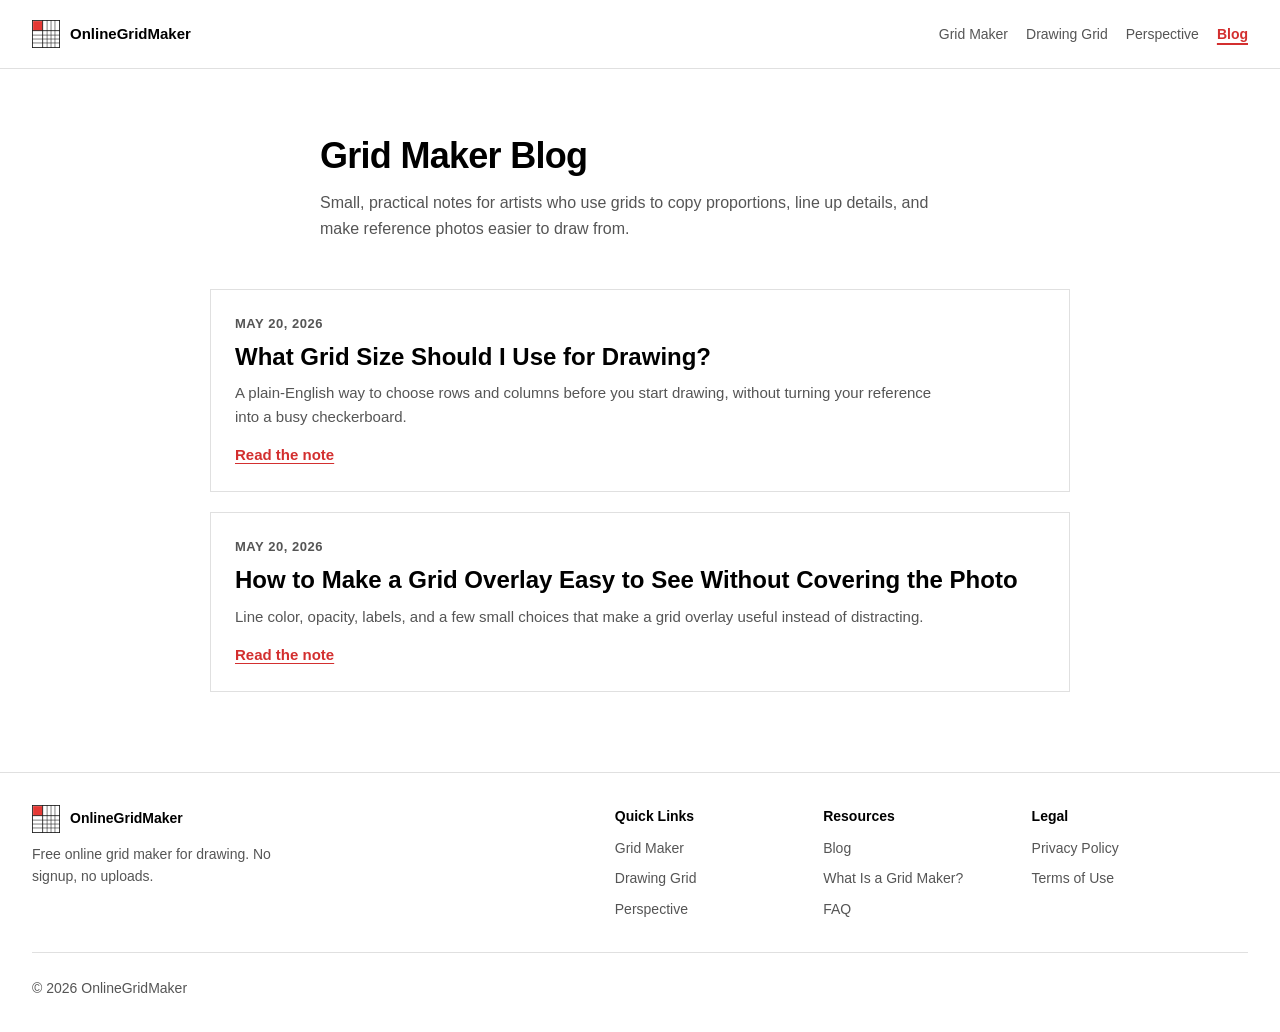
==== blog/index.html @ 7d96cd48 "Stabilize grid label toggle layout" ====
<!doctype html>
<html lang="en">
  <head>
    <meta charset="utf-8">
    <meta name="robots" content="index, follow">
    <meta name="viewport" content="width=device-width, initial-scale=1">
    <!-- Google tag (gtag.js) -->
    <script async src="https://www.googletagmanager.com/gtag/js?id=G-TFB3D4MHC4"></script>
    <script>
      window.dataLayer = window.dataLayer || [];
      function gtag(){dataLayer.push(arguments);}
      gtag('js', new Date());

      gtag('config', 'G-TFB3D4MHC4');
    </script>
    <title>Grid Maker Blog - OnlineGridMaker</title>
    <meta name="description" content="Short, practical notes on using a grid maker for drawing reference photos, choosing grid size, and making grid overlays easier to read.">
    <meta property="og:title" content="Grid Maker Blog - OnlineGridMaker">
    <meta property="og:description" content="Practical notes on using a grid maker for drawing reference photos.">
    <meta property="og:type" content="website">
    <meta property="og:url" content="https://onlinegridmaker.com/blog/">
    <meta property="og:image" content="https://onlinegridmaker.com/og-grid-maker.png">
    <meta name="twitter:card" content="summary_large_image">
    <meta name="twitter:image" content="https://onlinegridmaker.com/og-grid-maker.png">
    <link rel="canonical" href="https://onlinegridmaker.com/blog/">
    <link rel="icon" type="image/png" sizes="32x32" href="/favicon-32.png">
    <link rel="icon" type="image/png" sizes="64x64" href="/favicon-64.png">
    <link rel="apple-touch-icon" sizes="180x180" href="/apple-touch-icon.png">
    <link rel="icon" href="/favicon.ico">
    <link rel="stylesheet" href="/style.20260520a.css">
    <script type="application/ld+json">
      {
        "@context": "https://schema.org",
        "@type": "Blog",
        "name": "OnlineGridMaker Blog",
        "url": "https://onlinegridmaker.com/blog/",
        "description": "Practical notes on using a grid maker for drawing reference photos.",
        "blogPost": [
          {
            "@type": "BlogPosting",
            "headline": "What Grid Size Should I Use for Drawing?",
            "url": "https://onlinegridmaker.com/blog/best-grid-size-for-drawing/"
          },
          {
            "@type": "BlogPosting",
            "headline": "How to Make a Grid Overlay Easy to See Without Covering the Photo",
            "url": "https://onlinegridmaker.com/blog/make-grid-overlay-easy-to-see/"
          }
        ]
      }
    </script>
  </head>
  <body data-page="blog">
    <header class="site-header">
      <a class="logo" href="/">
        <img class="logo-mark" src="/logo-gridmaker.svg" alt="OnlineGridMaker logo" width="28" height="28">
        <span class="logo-wordmark">OnlineGridMaker</span>
      </a>
      <nav class="nav" aria-label="Primary navigation">
        <a href="/">Grid Maker</a>
        <a href="/drawing-grid-maker">Drawing Grid</a>
        <a href="/perspective-drawing-grid">Perspective</a>
        <a href="/blog/" aria-current="page">Blog</a>
      </nav>
    </header>

    <main>
      <section class="hero" aria-labelledby="page-title">
        <h1 id="page-title">Grid Maker Blog</h1>
        <p>Small, practical notes for artists who use grids to copy proportions, line up details, and make reference photos easier to draw from.</p>
      </section>

      <section class="blog-list" aria-label="Grid maker articles">
        <article class="blog-card">
          <p class="article-meta">May 20, 2026</p>
          <h2><a href="/blog/best-grid-size-for-drawing/">What Grid Size Should I Use for Drawing?</a></h2>
          <p>A plain-English way to choose rows and columns before you start drawing, without turning your reference into a busy checkerboard.</p>
          <a class="text-link" href="/blog/best-grid-size-for-drawing/">Read the note</a>
        </article>

        <article class="blog-card">
          <p class="article-meta">May 20, 2026</p>
          <h2><a href="/blog/make-grid-overlay-easy-to-see/">How to Make a Grid Overlay Easy to See Without Covering the Photo</a></h2>
          <p>Line color, opacity, labels, and a few small choices that make a grid overlay useful instead of distracting.</p>
          <a class="text-link" href="/blog/make-grid-overlay-easy-to-see/">Read the note</a>
        </article>
      </section>
    </main>

    <footer class="site-footer">
      <div class="footer-content">
        <div class="footer-brand">
          <a class="logo" href="/">
            <img class="logo-mark" src="/logo-gridmaker.svg" alt="OnlineGridMaker logo" width="28" height="28">
            <span class="logo-wordmark">OnlineGridMaker</span>
          </a>
          <p>Free online grid maker for drawing. No signup, no uploads.</p>
        </div>
        <div class="footer-links">
          <div class="link-group">
            <h4>Quick Links</h4>
            <a href="/">Grid Maker</a>
            <a href="/drawing-grid-maker">Drawing Grid</a>
            <a href="/perspective-drawing-grid">Perspective</a>
          </div>
          <div class="link-group">
            <h4>Resources</h4>
            <a href="/blog/">Blog</a>
            <a href="/#what-title">What Is a Grid Maker?</a>
            <a href="/#faq-title">FAQ</a>
          </div>
          <div class="link-group">
            <h4>Legal</h4>
            <a href="/privacy">Privacy Policy</a>
            <a href="/terms">Terms of Use</a>
          </div>
        </div>
      </div>
      <div class="footer-bottom">
        <span>&copy; 2026 OnlineGridMaker</span>
      </div>
    </footer>
  </body>
</html>
---- style.20260520a.css ----
:root {
  --bg-primary: #ffffff;
  --bg-secondary: #ffffff;
  --bg-upload: #f5f5f5;
  --text-primary: #000000;
  --text-secondary: #555555;
  --text-muted: #666666;
  --accent: #D32F2F;
  --accent-hover: #C62828;
  --accent-light: #f0f0f0;
  --border: #e0e0e0;
  --border-hover: #D32F2F;
  --border-focus: #D32F2F;
  --success: #166534;
  --error: #cc0000;
  --radius-sm: 2px;
  --radius-md: 0px;
  --radius-lg: 0px;
  --shadow-sm: none;
  --shadow-md: none;
}

* {
  box-sizing: border-box;
}

[hidden] {
  display: none !important;
}

html {
  color-scheme: light;
}

body {
  margin: 0;
  background: var(--bg-primary);
  color: var(--text-primary);
  font-family: "Helvetica Neue", Helvetica, Arial, "Noto Sans", sans-serif;
  font-size: 15px;
  line-height: 1.6;
}

a {
  color: inherit;
  text-decoration: none;
}

a:hover {
  color: #000000;
}

button,
input,
select {
  font: inherit;
}

button {
  cursor: pointer;
}

svg {
  display: block;
  width: 20px;
  height: 20px;
  fill: none;
  stroke: currentColor;
  stroke-linecap: round;
  stroke-linejoin: round;
  stroke-width: 2.5;
}

.site-header {
  display: flex;
  align-items: center;
  justify-content: space-between;
  gap: 16px;
  max-width: 1280px;
  margin: 0 auto;
  padding: 20px 32px;
  border-bottom: 1px solid var(--border);
}

.logo {
  display: inline-flex;
  align-items: center;
  gap: 10px;
  flex: 0 0 auto;
  color: var(--text-primary);
  font-weight: 800;
  letter-spacing: 0;
}

.logo-mark {
  display: block;
  width: 28px;
  height: 28px;
  flex: 0 0 auto;
}

.logo-wordmark {
  display: inline-block;
}

.nav {
  display: flex;
  align-items: center;
  gap: 18px;
  color: var(--text-secondary);
  font-size: 14px;
}

.nav a[aria-current="page"] {
  color: var(--accent);
  font-weight: 700;
  text-decoration: underline;
  text-decoration-thickness: 2px;
  text-underline-offset: 4px;
}

main {
  max-width: 1280px;
  margin: 0 auto;
  padding: 64px 32px 80px;
}

.hero {
  max-width: 640px;
  margin: 0 auto 48px;
  text-align: left;
}

.hero h1 {
  margin: 0 0 12px;
  font-size: 36px;
  font-weight: 800;
  line-height: 1.25;
  letter-spacing: -0.02em;
}

.hero p {
  margin: 0;
  color: var(--text-secondary);
  font-size: 16px;
  line-height: 1.6;
}

.trust-badges {
  display: flex;
  flex-wrap: wrap;
  gap: 24px;
  margin: 20px 0 16px;
}

.trust-item {
  display: inline-flex;
  align-items: center;
  gap: 6px;
  color: var(--text-muted);
  font-size: 13px;
  font-weight: 500;
}

.ti-check {
  color: var(--accent);
  font-weight: 700;
  font-size: 14px;
}

.hero .flow-hint {
  color: #C62828;
  font-size: 14px;
  font-weight: 600;
  letter-spacing: 0.05em;
}

.tool {
  display: grid;
  grid-template-columns: 336px minmax(0, 1fr);
  gap: 24px;
  align-items: start;
  margin-bottom: 56px;
}

.tool[data-state="editing"],
.tool:not([data-state]) {
  align-items: stretch;
}

.tool[data-state="demo"] {
  grid-template-columns: 400px minmax(0, 1fr);
  align-items: stretch;
}

.preview-card,
.controls {
  min-width: 0;
  background: var(--bg-secondary);
  border: 1px solid var(--border);
  border-radius: var(--radius-md);
}

.preview-card {
  padding: 20px;
}

.tool[data-state="editing"] .preview-card:not(.has-sidebar),
.tool:not([data-state]) .preview-card:not(.has-sidebar) {
  display: flex;
  flex-direction: column;
}

.preview-card.has-sidebar.has-image {
  display: grid;
  grid-template-columns: minmax(0, 1fr) 280px;
  gap: 16px;
  align-items: stretch;
}

.preview-card.has-sidebar:not(.has-image) .preview-sidebar {
  display: none;
}

.preview-main {
  display: flex;
  min-width: 0;
  min-height: 0;
  flex-direction: column;
}

.preview-sidebar {
  display: flex;
  min-width: 0;
  flex-direction: column;
  justify-content: center;
  gap: 12px;
}

.tool[data-state="editing"] .preview-main,
.tool:not([data-state]) .preview-main {
  height: 100%;
}

.tool[data-state="demo"] .preview-card {
  display: flex;
  flex-direction: column;
}

.tool[data-state="demo"] .preview-main {
  height: 100%;
}

.tool[data-state="demo"] .upload-zone {
  flex: 1 1 auto;
  min-height: 0;
}

.preview-topbar {
  display: flex;
  align-items: center;
  justify-content: space-between;
  gap: 8px;
  margin-bottom: 12px;
  padding-bottom: 12px;
  border-bottom: 1px solid var(--border);
}

.preview-topbar .toggle-btn,
.preview-topbar .button {
  width: 205px;
  min-height: 52px;
  padding: 12px 24px;
  border-radius: var(--radius-md);
}

.upload-zone {
  display: flex;
  min-height: 360px;
  align-items: center;
  justify-content: center;
  flex-direction: column;
  gap: 12px;
  padding: 24px;
  background: var(--bg-upload);
  border: 2px dashed #cccccc;
  border-radius: var(--radius-lg);
  color: var(--text-secondary);
  text-align: center;
  transition: background-color 160ms ease, border-color 160ms ease;
}

.upload-zone:hover,
.upload-zone.is-dragover {
  background: #fafafa;
  border-color: var(--accent);
}

.upload-zone input {
  position: absolute;
  width: 1px;
  height: 1px;
  overflow: hidden;
  clip: rect(0, 0, 0, 0);
  white-space: nowrap;
}

.upload-icon {
  display: grid;
  width: 40px;
  height: 40px;
  place-items: center;
  color: var(--accent);
}

.upload-icon svg {
  width: 32px;
  height: 32px;
}

.upload-title {
  color: var(--text-primary);
  font-weight: 600;
}

.upload-subtitle {
  max-width: 320px;
  color: var(--text-secondary);
  font-size: 14px;
  line-height: 1.5;
}

.upload-note {
  color: var(--text-muted);
  font-size: 13px;
  line-height: 1.5;
}

.upload-btn {
  margin-top: 8px;
}

.message {
  color: var(--text-muted);
  font-size: 14px;
  line-height: 1.5;
}

.canvas-wrap {
  display: flex;
  min-height: 620px;
  align-items: center;
  justify-content: center;
  overflow: hidden;
  background: var(--bg-upload);
  border: 1px solid var(--border);
  border-radius: var(--radius-lg);
}

.tool[data-state="editing"] .canvas-wrap:not([hidden]),
.tool:not([data-state]) .canvas-wrap:not([hidden]) {
  flex: 1 1 auto;
}

#gridCanvas {
  display: block;
  max-width: 100%;
  max-height: 100%;
  width: auto;
  height: auto;
}

.message {
  min-height: 22px;
  margin: 10px 0 0;
}

.message.is-error {
  color: var(--error);
}

.message.is-success {
  color: var(--success);
}

.controls {
  padding: 18px;
}

.demo-preview {
  display: flex;
  min-width: 0;
  align-items: center;
  justify-content: center;
  padding: 16px;
  border: 1px solid var(--border);
  border-radius: var(--radius-md);
  background: var(--bg-secondary);
}

.demo-preview img,
.demo-preview video {
  max-width: 100%;
  height: auto;
  border-radius: var(--radius-md);
}

.demo-preview-poster {
  display: none;
}

.tool[data-state="demo"] .demo-preview,
.tool[data-state="editing"] .controls {
  animation: fade-slide-in 250ms ease both;
}

.tool[data-state="demo"] .demo-preview {
  display: flex;
}

.tool[data-state="demo"] .controls {
  display: none;
}

.tool[data-state="editing"] .demo-preview {
  display: none;
}

.tool[data-state="editing"] .controls {
  display: block;
}

@keyframes fade-slide-in {
  from {
    opacity: 0;
    transform: translateY(8px);
  }

  to {
    opacity: 1;
    transform: translateY(0);
  }
}

.segmented-field {
  display: grid;
  gap: 8px;
  margin: 0 0 16px;
  padding: 0;
  border: 0;
}

.segmented-field legend {
  margin: 0;
  padding: 0;
  color: var(--text-secondary);
  font-size: 14px;
  line-height: 1.5;
}

.segmented-control {
  display: grid;
  grid-template-columns: 1fr 1fr;
  gap: 4px;
  padding: 4px;
  border-radius: var(--radius-sm);
  background: #f0f0f0;
}

.segmented-option {
  min-height: 36px;
  border: 0;
  border-radius: var(--radius-sm);
  background: transparent;
  color: var(--text-primary);
  font-weight: 500;
}

.segmented-option.is-active {
  background: var(--accent);
  color: #ffffff;
}

.segmented-option:focus-visible {
  outline: 2px solid var(--border-focus);
  outline-offset: 2px;
}

.control-grid {
  display: grid;
  grid-template-columns: 1fr 1fr;
  gap: 14px;
}

.field {
  display: grid;
  gap: 6px;
  color: var(--text-secondary);
  font-size: 14px;
  line-height: 1.5;
}

.field span {
  display: flex;
  align-items: center;
  justify-content: space-between;
  gap: 8px;
}

.slider-field {
  gap: 8px;
}

.slider-field span {
  display: flex;
  align-items: center;
  justify-content: space-between;
}

.slider-field output {
  min-width: 2em;
  color: var(--text-primary);
  font-size: 14px;
  font-weight: 600;
  text-align: right;
}

.color-field {
  display: flex;
  align-items: center;
  gap: 10px;
  position: relative;
}

.color-trigger {
  display: inline-flex;
  width: 28px;
  height: 28px;
  align-items: center;
  justify-content: center;
  padding: 2px;
  border: 1px solid var(--border);
  border-radius: var(--radius-sm);
  background: var(--bg-secondary);
  cursor: pointer;
}

.color-trigger:hover {
  border-color: var(--border-hover);
}

.color-trigger:focus-visible {
  outline: 2px solid var(--border-focus);
  outline-offset: 2px;
}

.color-swatch {
  display: block;
  width: 100%;
  height: 100%;
  border-radius: 2px;
  background: #000000;
}

.color-hex {
  color: var(--text-secondary);
  font-family: "SF Mono", Menlo, Consolas, monospace;
  font-size: 13px;
  text-transform: uppercase;
}

.color-popover {
  position: absolute;
  top: calc(100% + 8px);
  left: 0;
  z-index: 20;
  display: grid;
  gap: 12px;
  width: 282px;
  padding: 0 0 12px;
  border: 1px solid var(--border);
  border-radius: 2px;
  background: var(--bg-secondary);
  box-shadow: 0 2px 8px rgba(0, 0, 0, 0.12);
}

.color-popover[data-placement="top"] {
  top: auto;
  bottom: calc(100% + 8px);
}

.color-spectrum {
  display: block;
  width: 280px;
  height: 160px;
  border: 0;
  border-bottom: 1px solid var(--border);
  border-radius: 2px 2px 0 0;
  cursor: crosshair;
}

.color-toolbar {
  display: flex;
  align-items: center;
  gap: 10px;
  margin: 0 12px;
}

.eyedropper-btn {
  display: inline-flex;
  width: 22px;
  height: 22px;
  align-items: center;
  justify-content: center;
  padding: 0;
  border: 0;
  background: transparent;
  color: var(--text-primary);
  cursor: pointer;
  flex-shrink: 0;
}

.eyedropper-btn:hover {
  color: var(--accent);
}

.eyedropper-btn svg {
  width: 18px;
  height: 18px;
}

.picker-preview {
  display: block;
  width: 24px;
  height: 24px;
  border: 1px solid var(--border);
  border-radius: 50%;
  background: #000000;
  flex-shrink: 0;
}

.color-slider {
  display: flex;
  align-items: center;
  flex: 1;
  min-width: 0;
}

.color-slider input[type="range"] {
  width: 100%;
  height: 12px;
  min-height: 12px;
  margin: 0;
  padding: 0;
  border: 0;
  border-radius: 2px;
  background: linear-gradient(
    90deg,
    #ff0000 0%,
    #ffff00 17%,
    #00ff00 33%,
    #00ffff 50%,
    #0000ff 67%,
    #ff00ff 83%,
    #ff0000 100%
  );
  -webkit-appearance: none;
  appearance: none;
  cursor: pointer;
}

.color-slider input[type="range"]::-webkit-slider-thumb {
  -webkit-appearance: none;
  appearance: none;
  width: 14px;
  height: 14px;
  border: 2px solid #ffffff;
  border-radius: 50%;
  background: transparent;
  cursor: pointer;
}

.color-slider input[type="range"]::-moz-range-thumb {
  width: 14px;
  height: 14px;
  border: 2px solid #ffffff;
  border-radius: 50%;
  background: transparent;
  cursor: pointer;
}

.rgb-grid {
  display: grid;
  grid-template-columns: repeat(3, 1fr);
  gap: 8px;
  margin: 0 12px;
}

.rgb-grid label {
  display: flex;
  flex-direction: column;
  align-items: center;
  gap: 4px;
  color: var(--text-secondary);
  font-size: 11px;
  text-align: center;
}

.rgb-grid input {
  min-height: 32px;
  width: 100%;
  padding: 6px 4px;
  border: 1px solid var(--border);
  border-radius: var(--radius-sm);
  background: var(--bg-secondary);
  color: var(--text-primary);
  text-align: center;
  font-size: 14px;
}

.rgb-grid input:focus-visible {
  outline: 2px solid var(--border-focus);
  outline-offset: 2px;
}

.sr-only {
  position: absolute;
  width: 1px;
  height: 1px;
  padding: 0;
  margin: -1px;
  overflow: hidden;
  clip: rect(0, 0, 0, 0);
  white-space: nowrap;
  border: 0;
}

.field small {
  display: block;
  margin: -2px 0 2px;
  color: var(--text-muted);
  font-size: 12px;
  font-weight: 400;
  line-height: 1.4;
}

.field-wide {
  grid-column: 1 / -1;
}

.field input,
.field select {
  min-height: 44px;
  width: 100%;
  border: 1px solid var(--border);
  border-radius: var(--radius-sm);
  background: var(--bg-secondary);
  color: var(--text-primary);
}

.field input[type="number"] {
  width: 80px;
  padding: 8px;
  text-align: center;
}

.field select {
  padding: 8px 10px;
}

.field > input[type="range"] {
  min-height: 8px;
  border: 0;
  border-radius: 2px;
  background: #e0e0e0;
  accent-color: var(--accent);
}

.field input:focus-visible,
.field select:focus-visible,
.checks input:focus-visible,
.button:focus-visible,
.upload-zone:focus-within {
  outline: 2px solid var(--border-focus);
  outline-offset: 2px;
}

output {
  color: var(--text-primary);
  font-size: 12px;
}

.control-divider {
  height: 1px;
  margin: 18px 0;
  background: var(--border);
}

.checks {
  display: grid;
  gap: 10px;
  color: var(--text-primary);
  font-size: 14px;
}

.checks label {
  display: flex;
  min-height: 32px;
  align-items: center;
  gap: 8px;
}

.checks input {
  width: 16px;
  height: 16px;
  margin: 0;
  accent-color: var(--accent);
}

.show-grid-toggle {
  display: flex;
  min-height: 32px;
  align-items: center;
  gap: 8px;
  color: var(--text-primary);
  font-size: 14px;
}

.show-grid-toggle input {
  width: 16px;
  height: 16px;
  margin: 0;
  accent-color: var(--accent);
}

.label-options {
  display: grid;
  gap: 10px;
}

.label-options > label:first-child {
  display: flex;
  min-height: 32px;
  align-items: center;
  gap: 8px;
  color: var(--text-primary);
  font-size: 14px;
}

.label-options > label:first-child input {
  width: 16px;
  height: 16px;
  margin: 0;
  accent-color: var(--accent);
}

.label-position {
  display: grid;
  margin-left: 24px;
}

.label-position.is-disabled {
  color: var(--text-muted);
  opacity: 0.58;
}

.label-position.is-disabled select {
  background: var(--bg-upload);
  color: var(--text-muted);
  cursor: not-allowed;
}

.paper-format {
  display: grid;
  gap: 14px;
}

.custom-paper-grid {
  display: grid;
  grid-template-columns: 1fr 1fr;
  gap: 14px;
}

.printing-guide {
  padding: 16px;
  border: 1px solid var(--border);
  border-radius: var(--radius-md);
  background: #f9fafb;
  color: var(--text-secondary);
  font-size: 13px;
  line-height: 1.5;
}

.printing-guide-title {
  margin: 0 0 8px;
  color: var(--text-primary);
  font-size: 14px;
  font-weight: 600;
  line-height: 1.4;
}

.printing-guide p {
  margin: 0 0 8px;
}

.printing-guide ul {
  display: grid;
  gap: 4px;
  margin: 0;
  padding: 0;
  list-style: none;
}

.printing-guide li::before {
  content: "• ";
}

.change-image-btn {
  display: inline-flex;
  min-height: 36px;
  padding: 8px 16px;
  margin-top: 10px;
  border: 1px solid var(--border-hover);
  border-radius: var(--radius-sm);
  background: var(--bg-secondary);
  color: var(--text-secondary);
  font-size: 13px;
  font-weight: 500;
  gap: 6px;
  transition: background-color 160ms ease, border-color 160ms ease;
}

.change-image-btn:hover {
  background: var(--accent-light);
  border-color: var(--accent);
  color: var(--accent);
}

.change-image-btn svg {
  width: 16px;
  height: 16px;
}

.toggle-btn {
  display: inline-flex;
  min-height: 36px;
  align-items: center;
  justify-content: center;
  padding: 8px 16px;
  border: 1px solid var(--border);
  border-radius: var(--radius-sm);
  background: var(--bg-secondary);
  color: var(--text-secondary);
  font-size: 13px;
  font-weight: 500;
  transition: background-color 160ms ease, border-color 160ms ease, color 160ms ease;
}

.toggle-btn:hover {
  background: var(--accent-light);
  border-color: var(--accent);
  color: var(--accent);
}

.toggle-btn.is-active {
  border-color: var(--accent);
  background: var(--accent-light);
  color: var(--accent);
}

.features-compact {
  margin-top: 64px;
  padding-top: 48px;
  border-top: 1px solid var(--border);
}

.features-compact h2 {
  margin: 0 0 24px;
  font-size: 24px;
  font-weight: 700;
  line-height: 1.4;
  letter-spacing: 0;
  text-align: center;
}

.feature-list {
  display: grid;
  grid-template-columns: repeat(2, minmax(0, 1fr));
  gap: 24px 32px;
  margin-bottom: 32px;
}

.feature-item {
  display: flex;
  min-width: 0;
  align-items: center;
  gap: 12px;
}

.fi-icon {
  display: inline-flex;
  width: 32px;
  height: 32px;
  flex: 0 0 32px;
  align-items: center;
  justify-content: center;
  color: var(--accent);
  font-size: 20px;
  line-height: 1;
}

.feature-item div {
  display: grid;
  min-width: 0;
  gap: 2px;
}

.features-compact h3 {
  margin: 0 0 0.25rem;
  font-size: 1rem;
  font-weight: 700;
}

.feature-item div span {
  color: var(--text-secondary);
  font-size: 13px;
  line-height: 1.4;
  white-space: nowrap;
}

.use-tags-label {
  margin-bottom: 8px;
  color: var(--text-secondary);
  font-size: 13px;
}

.use-tags {
  display: flex;
  flex-wrap: wrap;
  gap: 8px;
}

.use-tag {
  display: inline-block;
  padding: 6px 14px;
  border: 1px solid #e0e0e0;
  border-radius: 2px;
  background: #f0f0f0;
  font-size: 13px;
}

.actions {
  display: grid;
  gap: 10px;
  margin-top: 20px;
}

.button {
  display: inline-flex;
  min-height: 46px;
  align-items: center;
  justify-content: center;
  gap: 8px;
  padding: 12px 24px;
  border-radius: var(--radius-md);
  font-weight: 500;
  transition: background-color 160ms ease, border-color 160ms ease, color 160ms ease;
}

.button:disabled {
  cursor: not-allowed;
  opacity: 0.55;
}

.primary {
  border: 1px solid var(--accent);
  background: var(--accent);
  color: #ffffff;
}

.primary:hover:not(:disabled) {
  background: var(--accent-hover);
  border-color: var(--accent-hover);
}

.secondary {
  border: 1px solid var(--border);
  background: transparent;
  color: var(--text-primary);
}

.secondary:hover {
  background: #f5f5f5;
  border-color: var(--border-hover);
}

.content-section {
  margin-top: 48px;
  padding-top: 48px;
  border-top: 1px solid var(--border);
}

.content-section h2 {
  margin: 0 0 12px;
  font-size: 24px;
  font-weight: 700;
  line-height: 1.4;
  letter-spacing: 0;
}

.content-section p {
  max-width: 760px;
  margin: 0;
  color: var(--text-secondary);
}

.content-section p + p {
  margin-top: 12px;
}

.blog-list {
  display: grid;
  max-width: 860px;
  margin: 0 auto;
  gap: 20px;
}

.blog-card {
  display: grid;
  padding: 24px;
  border: 1px solid var(--border);
  border-radius: var(--radius-md);
  background: var(--bg-secondary);
}

.blog-card h2 {
  margin: 6px 0 8px;
  font-size: 24px;
  font-weight: 700;
  line-height: 1.35;
  letter-spacing: 0;
}

.blog-card p {
  max-width: 720px;
  margin: 0;
  color: var(--text-secondary);
}

.blog-card .text-link {
  justify-self: start;
  margin-top: 14px;
}

.article {
  max-width: 780px;
  margin: 0 auto;
}

.breadcrumb {
  margin: 0 0 16px;
  color: var(--text-secondary);
  font-size: 14px;
}

.article-header h1 {
  margin: 0 0 14px;
  font-size: 38px;
  font-weight: 800;
  line-height: 1.22;
  letter-spacing: 0;
}

.article-header p:last-child {
  max-width: 720px;
  margin: 0;
  color: var(--text-secondary);
  font-size: 17px;
}

.article-meta {
  margin: 0;
  color: var(--text-muted);
  font-size: 13px;
  font-weight: 600;
  letter-spacing: 0.04em;
  text-transform: uppercase;
}

.text-link {
  display: inline-flex;
  color: var(--accent);
  font-weight: 700;
  text-decoration: underline;
  text-decoration-thickness: 1px;
  text-underline-offset: 3px;
}

.article-list {
  display: grid;
  max-width: 720px;
  margin: 0 0 16px;
  padding-left: 20px;
  gap: 8px;
  color: var(--text-secondary);
}

.article-cta {
  margin: 36px 0 0;
}

.faq {
  display: grid;
  gap: 10px;
}

.faq h2 {
  margin-bottom: 4px;
}

.faq details {
  border: 1px solid var(--border);
  border-radius: var(--radius-md);
  background: var(--bg-secondary);
}

.faq summary {
  cursor: pointer;
  padding: 16px 20px;
  font-weight: 700;
  line-height: 1.4;
}

.faq summary h3 {
  display: inline;
  margin: 0;
  font-size: inherit;
  font-weight: inherit;
  line-height: inherit;
}

.faq details p {
  padding: 0 20px 20px;
}

.site-footer {
  max-width: 1280px;
  margin: 0 auto;
  padding: 32px 32px;
  border-top: 1px solid var(--border);
  color: var(--text-secondary);
  font-size: 14px;
}

.footer-content {
  display: grid;
  grid-template-columns: minmax(220px, 1.1fr) minmax(360px, 1.2fr) auto;
  align-items: start;
  gap: 28px;
}

.footer-brand {
  display: grid;
  gap: 10px;
}

.footer-brand p {
  max-width: 280px;
  margin: 0;
  color: var(--text-secondary);
}

.footer-links {
  display: grid;
  grid-template-columns: repeat(3, minmax(0, 1fr));
  gap: 20px;
}

.link-group {
  display: grid;
  align-content: start;
  gap: 8px;
}

.link-group h4 {
  margin: 0 0 2px;
  color: var(--text-primary);
  font-size: 14px;
  font-weight: 700;
}

.link-group a {
  color: var(--text-secondary);
}

.footer-social {
  display: flex;
  gap: 8px;
}

.footer-social a {
  display: inline-flex;
  width: 36px;
  height: 36px;
  align-items: center;
  justify-content: center;
  border: 1px solid var(--border);
  border-radius: var(--radius-sm);
  color: var(--text-secondary);
}

.footer-social a:hover {
  border-color: var(--accent);
  color: var(--accent);
}

.footer-social svg {
  width: 18px;
  height: 18px;
}

.footer-bottom {
  margin-top: 32px;
  padding-top: 24px;
  border-top: 1px solid var(--border);
}

@media (max-width: 900px) {
  .preview-card.has-sidebar.has-image {
    display: flex;
    flex-direction: column;
  }

  .preview-sidebar {
    order: 12;
  }
}

@media (max-width: 800px) {
  .site-header,
  .site-footer,
  .footer-content {
    align-items: flex-start;
  }

  .site-header {
    flex-direction: column;
  }

  .nav {
    flex-wrap: wrap;
    row-gap: 8px;
  }

  main {
    padding: 48px 20px 64px;
  }

  .trust-badges {
    gap: 16px;
  }

  .hero {
    margin-bottom: 32px;
  }

  .tool {
    grid-template-columns: 1fr;
  }

  .tool[data-state="demo"] {
    grid-template-columns: 1fr;
  }

  .feature-list {
    grid-template-columns: 1fr;
  }

  .feature-item {
    align-items: flex-start;
  }

  .feature-item div span {
    white-space: normal;
  }

  .footer-content {
    grid-template-columns: 1fr;
  }

  .footer-links {
    grid-template-columns: repeat(3, minmax(0, 1fr));
  }

  .upload-zone {
    min-height: 280px;
  }

  .canvas-wrap {
    min-height: 360px;
  }

  .controls {
    padding: 16px;
  }

  .actions {
    grid-template-columns: 1fr;
  }

  .preview-card {
    display: flex;
    flex-direction: column;
  }

  .upload-zone {
    order: -1;
  }

  .preview-topbar {
    order: 10;
    flex-direction: column;
    margin-top: 12px;
    margin-bottom: 0;
    padding-top: 12px;
    padding-bottom: 0;
    border-top: 1px solid var(--border);
    border-bottom: 0;
  }

  .preview-topbar .toggle-btn,
  .preview-topbar .button {
    width: 100%;
  }

  .change-image-btn {
    order: 11;
  }

  .printing-guide {
    order: 12;
  }

  .message {
    order: 13;
  }

  .demo-preview video {
    display: none;
  }

  .demo-preview-poster {
    display: block;
  }

  .demo-preview.is-video-ready video {
    display: block;
  }

  .demo-preview.is-video-ready .demo-preview-poster {
    display: none;
  }
}

@media (max-width: 520px) {
  body {
    font-size: 15px;
  }

  .site-header,
  .site-footer {
    padding: 16px;
  }

  .hero h1 {
    font-size: 28px;
  }

  .article-header h1 {
    font-size: 30px;
  }

  .blog-card {
    padding: 18px;
  }

  .control-grid {
    grid-template-columns: 1fr;
  }

  .custom-paper-grid {
    grid-template-columns: 1fr;
  }

  .footer-links {
    grid-template-columns: 1fr;
  }

  .field input[type="number"] {
    width: 100%;
  }

  .preview-card {
    padding: 12px;
  }

  .upload-zone {
    min-height: 240px;
    padding: 18px;
  }

  .canvas-wrap {
    min-height: 280px;
  }

}

@media (prefers-reduced-motion: reduce) {
  .tool[data-state="demo"] .demo-preview,
  .tool[data-state="editing"] .controls,
  .button,
  .upload-zone,
  .change-image-btn,
  .toggle-btn {
    animation: none;
    transition: none;
  }
}
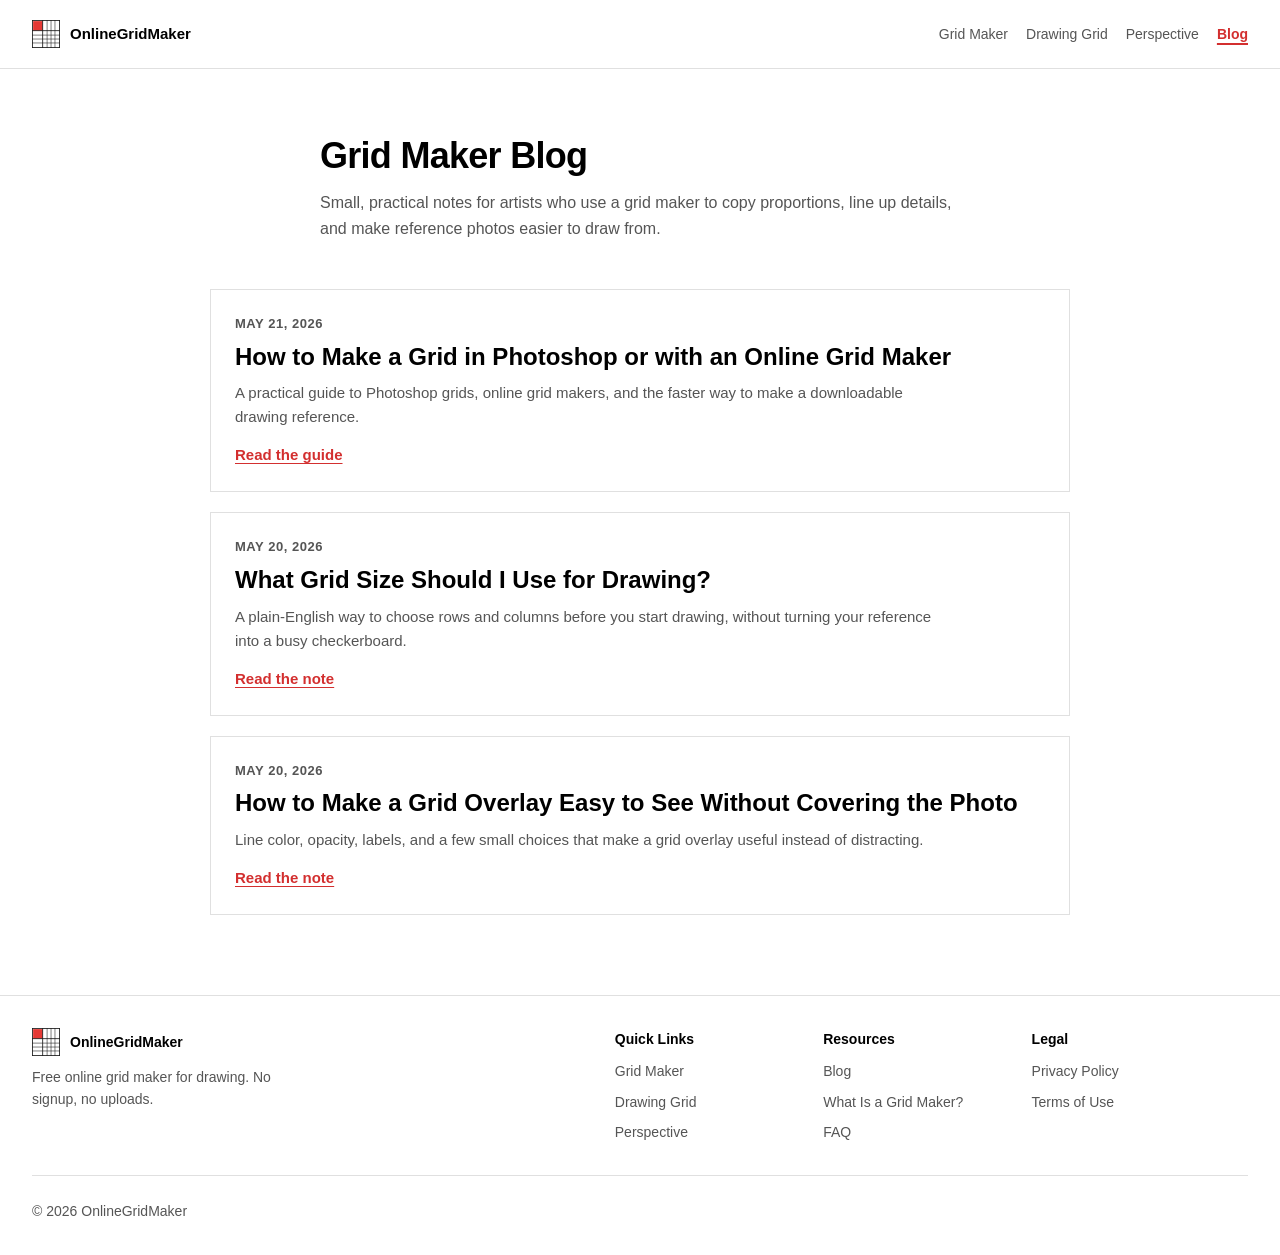
==== commit e2f0d375: "Add Photoshop grid maker blog" ====
--- a/blog/index.html
+++ b/blog/index.html
@@ -12,6 +12,15 @@
       gtag('js', new Date());
 
       gtag('config', 'G-TFB3D4MHC4');
+    </script>
+    <script async src="https://pagead2.googlesyndication.com/pagead/js/adsbygoogle.js?client=ca-pub-7980318949644067"
+     crossorigin="anonymous"></script>
+    <script type="text/javascript">
+      (function(c,l,a,r,i,t,y){
+        c[a]=c[a]||function(){(c[a].q=c[a].q||[]).push(arguments)};
+        t=l.createElement(r);t.async=1;t.src="https://www.clarity.ms/tag/"+i;
+        y=l.getElementsByTagName(r)[0];y.parentNode.insertBefore(t,y);
+      })(window, document, "clarity", "script", "wtx2evfzmo");
     </script>
     <title>Grid Maker Blog - OnlineGridMaker</title>
     <meta name="description" content="Short, practical notes on using a grid maker for drawing reference photos, choosing grid size, and making grid overlays easier to read.">
@@ -36,6 +45,11 @@
         "url": "https://onlinegridmaker.com/blog/",
         "description": "Practical notes on using a grid maker for drawing reference photos.",
         "blogPost": [
+          {
+            "@type": "BlogPosting",
+            "headline": "How to Make a Grid in Photoshop or with an Online Grid Maker",
+            "url": "https://onlinegridmaker.com/blog/how-to-make-a-grid-in-photoshop/"
+          },
           {
             "@type": "BlogPosting",
             "headline": "What Grid Size Should I Use for Drawing?",
@@ -67,10 +81,17 @@
     <main>
       <section class="hero" aria-labelledby="page-title">
         <h1 id="page-title">Grid Maker Blog</h1>
-        <p>Small, practical notes for artists who use grids to copy proportions, line up details, and make reference photos easier to draw from.</p>
+        <p>Small, practical notes for artists who use a grid maker to copy proportions, line up details, and make reference photos easier to draw from.</p>
       </section>
 
       <section class="blog-list" aria-label="Grid maker articles">
+        <article class="blog-card">
+          <p class="article-meta">May 21, 2026</p>
+          <h2><a href="/blog/how-to-make-a-grid-in-photoshop/">How to Make a Grid in Photoshop or with an Online Grid Maker</a></h2>
+          <p>A practical guide to Photoshop grids, online grid makers, and the faster way to make a downloadable drawing reference.</p>
+          <a class="text-link" href="/blog/how-to-make-a-grid-in-photoshop/">Read the guide</a>
+        </article>
+
         <article class="blog-card">
           <p class="article-meta">May 20, 2026</p>
           <h2><a href="/blog/best-grid-size-for-drawing/">What Grid Size Should I Use for Drawing?</a></h2>
--- a/style.20260520a.css
+++ b/style.20260520a.css
@@ -1205,6 +1205,26 @@
   color: var(--text-secondary);
 }
 
+.article-figure {
+  margin: 28px 0 0;
+}
+
+.article-figure img {
+  display: block;
+  width: 100%;
+  height: auto;
+  border: 1px solid var(--border);
+  border-radius: var(--radius-md);
+  background: var(--bg-upload);
+}
+
+.article-figure figcaption {
+  margin-top: 8px;
+  color: var(--text-muted);
+  font-size: 13px;
+  line-height: 1.5;
+}
+
 .article-cta {
   margin: 36px 0 0;
 }
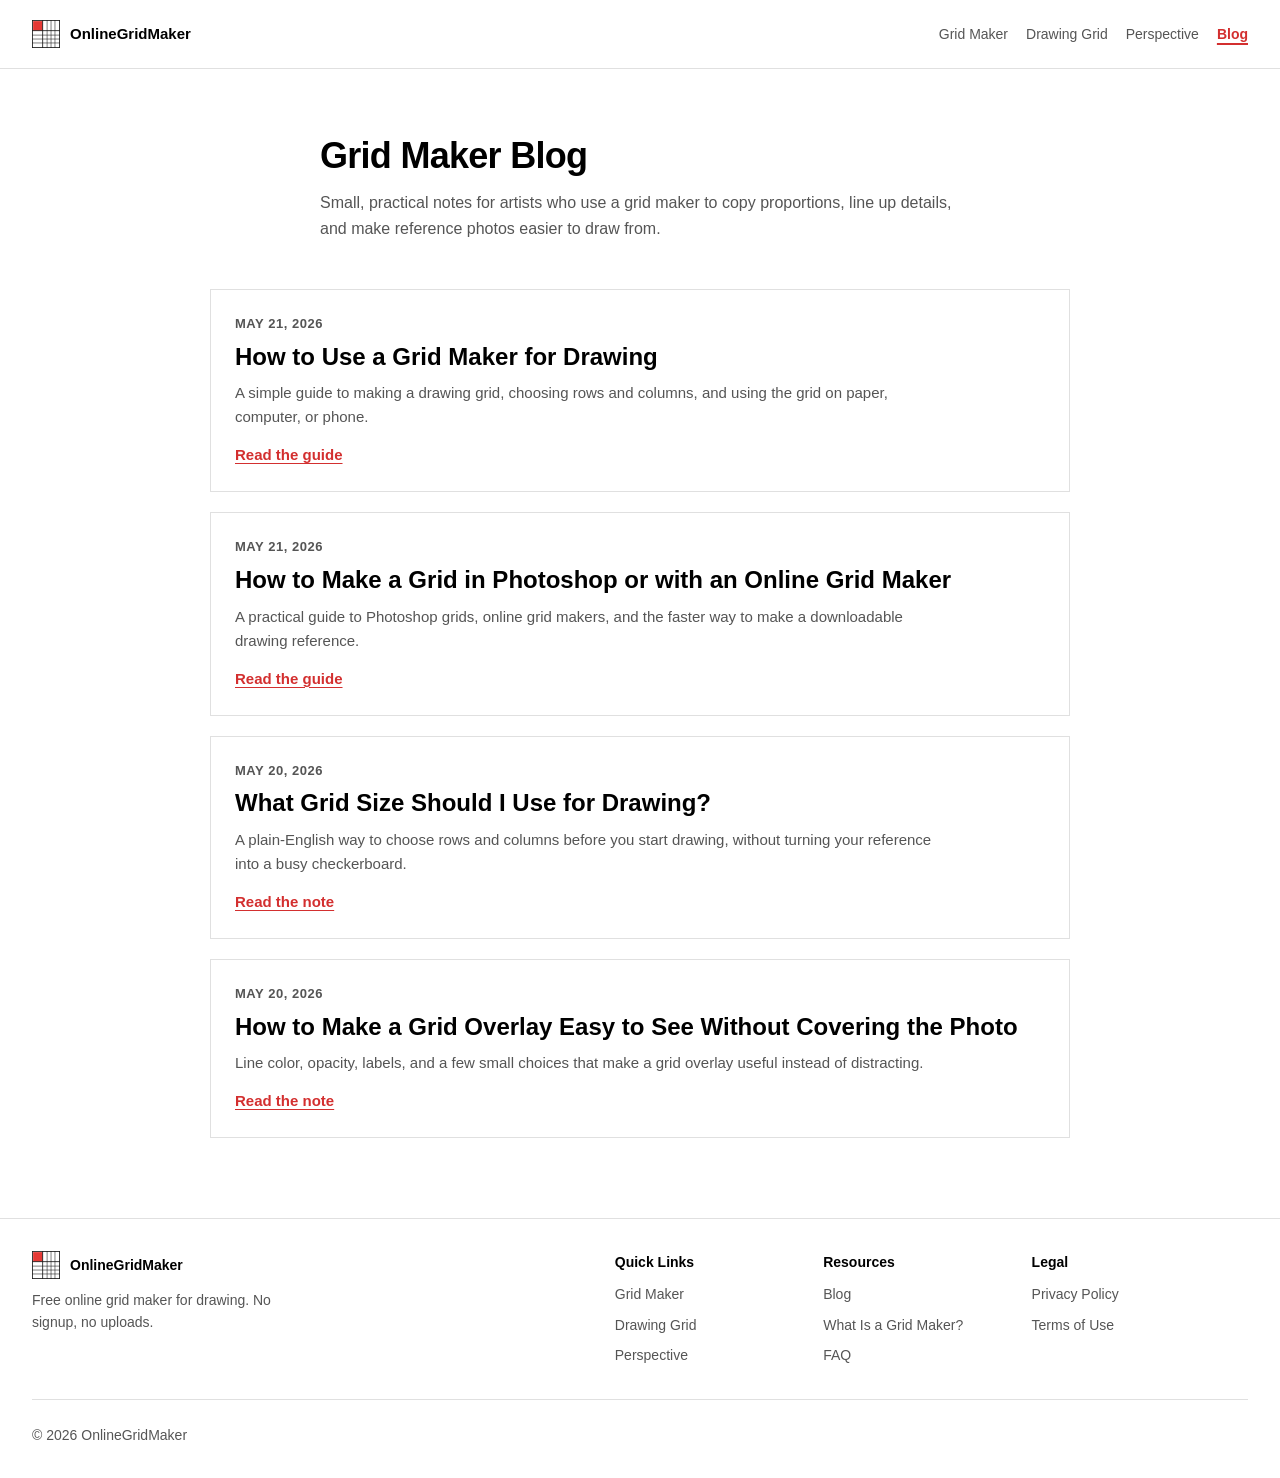
==== commit 8dad2fd8: "Add grid maker drawing guide" ====
--- a/blog/index.html
+++ b/blog/index.html
@@ -47,6 +47,11 @@
         "blogPost": [
           {
             "@type": "BlogPosting",
+            "headline": "How to Use a Grid Maker for Drawing",
+            "url": "https://onlinegridmaker.com/blog/how-to-use-a-grid-maker-for-drawing/"
+          },
+          {
+            "@type": "BlogPosting",
             "headline": "How to Make a Grid in Photoshop or with an Online Grid Maker",
             "url": "https://onlinegridmaker.com/blog/how-to-make-a-grid-in-photoshop/"
           },
@@ -85,6 +90,13 @@
       </section>
 
       <section class="blog-list" aria-label="Grid maker articles">
+        <article class="blog-card">
+          <p class="article-meta">May 21, 2026</p>
+          <h2><a href="/blog/how-to-use-a-grid-maker-for-drawing/">How to Use a Grid Maker for Drawing</a></h2>
+          <p>A simple guide to making a drawing grid, choosing rows and columns, and using the grid on paper, computer, or phone.</p>
+          <a class="text-link" href="/blog/how-to-use-a-grid-maker-for-drawing/">Read the guide</a>
+        </article>
+
         <article class="blog-card">
           <p class="article-meta">May 21, 2026</p>
           <h2><a href="/blog/how-to-make-a-grid-in-photoshop/">How to Make a Grid in Photoshop or with an Online Grid Maker</a></h2>
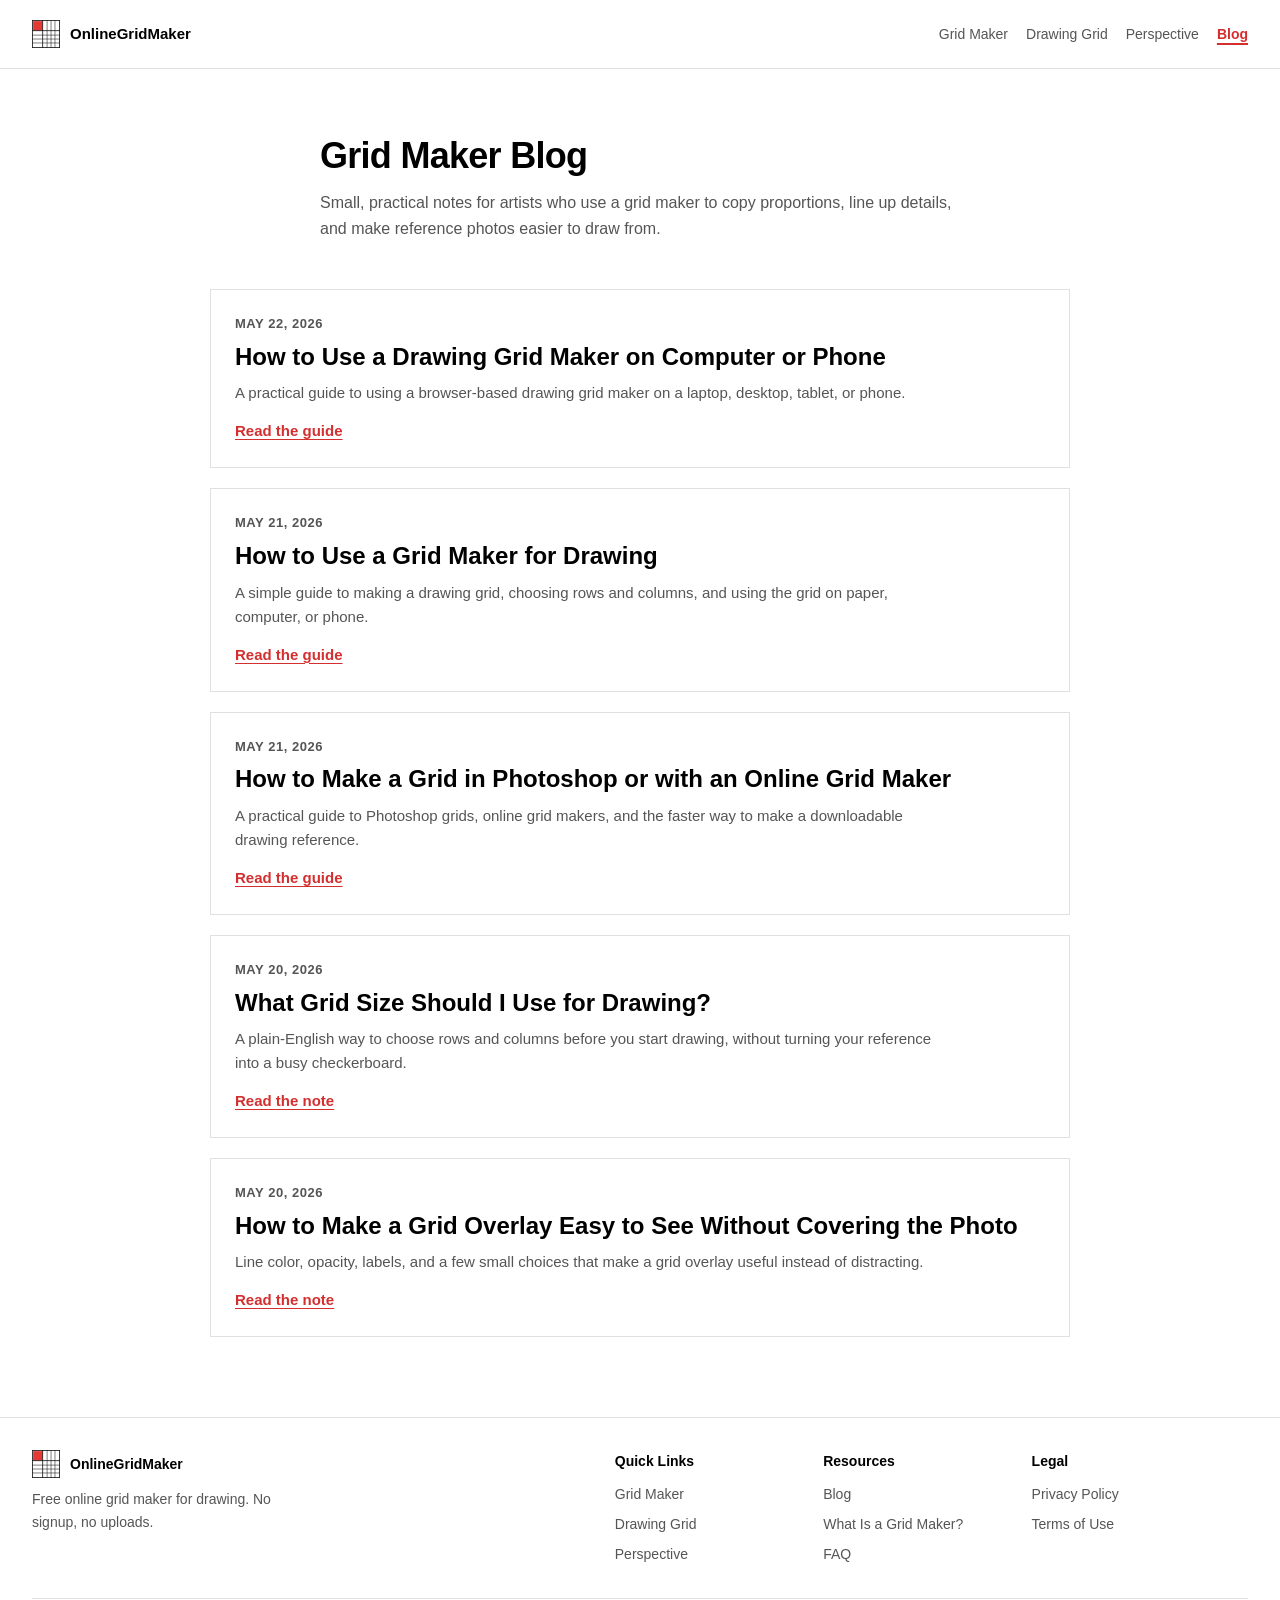
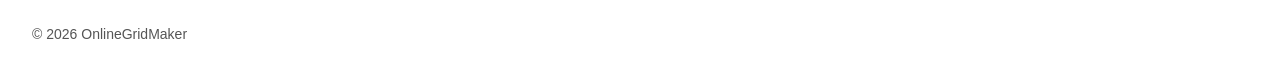
==== commit 9bd393de: "Add drawing grid maker device guide" ====
--- a/blog/index.html
+++ b/blog/index.html
@@ -47,6 +47,11 @@
         "blogPost": [
           {
             "@type": "BlogPosting",
+            "headline": "How to Use a Drawing Grid Maker on Computer or Phone",
+            "url": "https://onlinegridmaker.com/blog/how-to-use-a-drawing-grid-maker-on-computer-or-phone/"
+          },
+          {
+            "@type": "BlogPosting",
             "headline": "How to Use a Grid Maker for Drawing",
             "url": "https://onlinegridmaker.com/blog/how-to-use-a-grid-maker-for-drawing/"
           },
@@ -90,6 +95,13 @@
       </section>
 
       <section class="blog-list" aria-label="Grid maker articles">
+        <article class="blog-card">
+          <p class="article-meta">May 22, 2026</p>
+          <h2><a href="/blog/how-to-use-a-drawing-grid-maker-on-computer-or-phone/">How to Use a Drawing Grid Maker on Computer or Phone</a></h2>
+          <p>A practical guide to using a browser-based drawing grid maker on a laptop, desktop, tablet, or phone.</p>
+          <a class="text-link" href="/blog/how-to-use-a-drawing-grid-maker-on-computer-or-phone/">Read the guide</a>
+        </article>
+
         <article class="blog-card">
           <p class="article-meta">May 21, 2026</p>
           <h2><a href="/blog/how-to-use-a-grid-maker-for-drawing/">How to Use a Grid Maker for Drawing</a></h2>
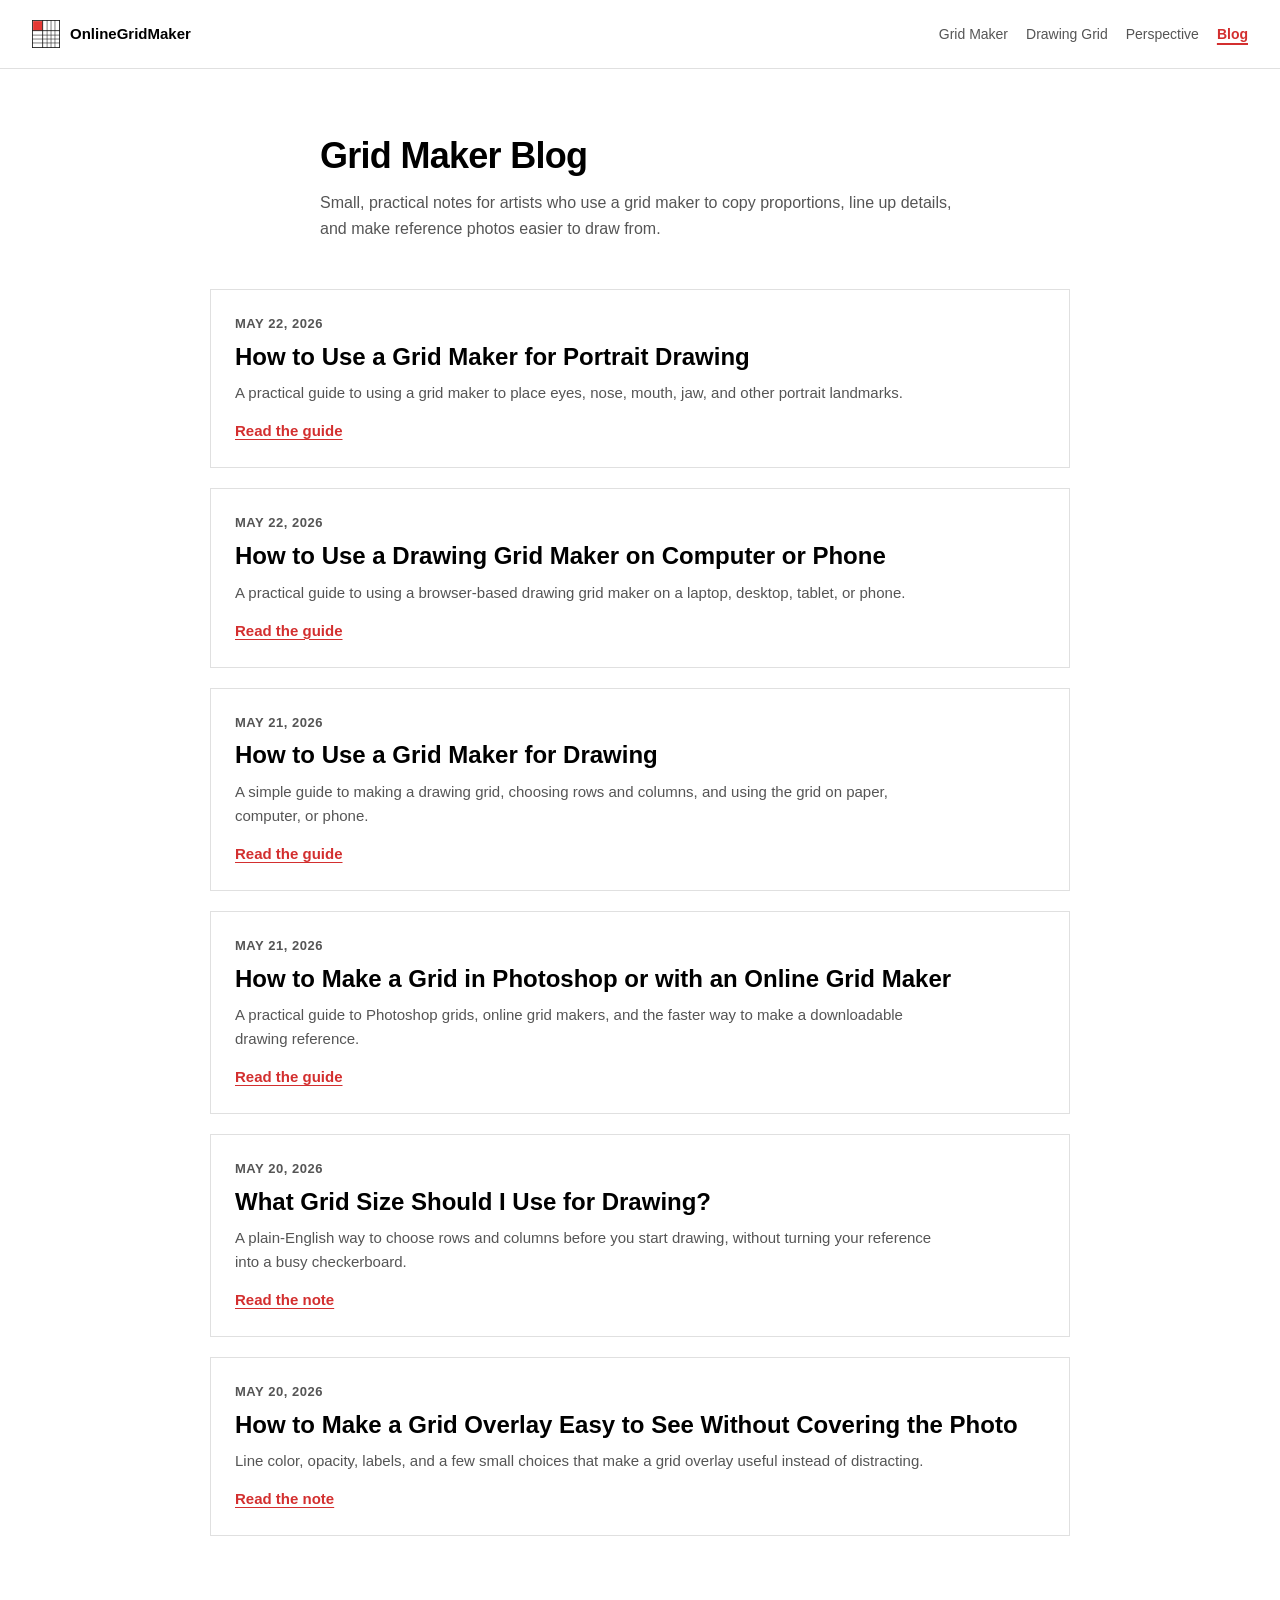
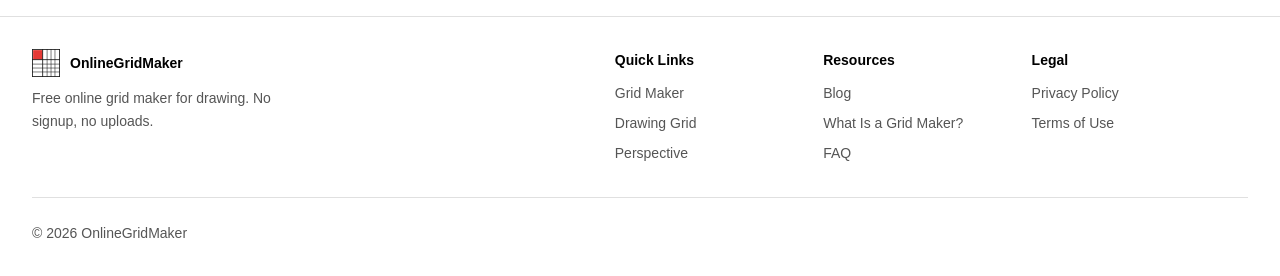
==== commit 002fa4b2: "Add portrait grid maker guide" ====
--- a/blog/index.html
+++ b/blog/index.html
@@ -45,6 +45,11 @@
         "url": "https://onlinegridmaker.com/blog/",
         "description": "Practical notes on using a grid maker for drawing reference photos.",
         "blogPost": [
+          {
+            "@type": "BlogPosting",
+            "headline": "How to Use a Grid Maker for Portrait Drawing",
+            "url": "https://onlinegridmaker.com/blog/how-to-use-a-grid-maker-for-portrait-drawing/"
+          },
           {
             "@type": "BlogPosting",
             "headline": "How to Use a Drawing Grid Maker on Computer or Phone",
@@ -95,6 +100,13 @@
       </section>
 
       <section class="blog-list" aria-label="Grid maker articles">
+        <article class="blog-card">
+          <p class="article-meta">May 22, 2026</p>
+          <h2><a href="/blog/how-to-use-a-grid-maker-for-portrait-drawing/">How to Use a Grid Maker for Portrait Drawing</a></h2>
+          <p>A practical guide to using a grid maker to place eyes, nose, mouth, jaw, and other portrait landmarks.</p>
+          <a class="text-link" href="/blog/how-to-use-a-grid-maker-for-portrait-drawing/">Read the guide</a>
+        </article>
+
         <article class="blog-card">
           <p class="article-meta">May 22, 2026</p>
           <h2><a href="/blog/how-to-use-a-drawing-grid-maker-on-computer-or-phone/">How to Use a Drawing Grid Maker on Computer or Phone</a></h2>
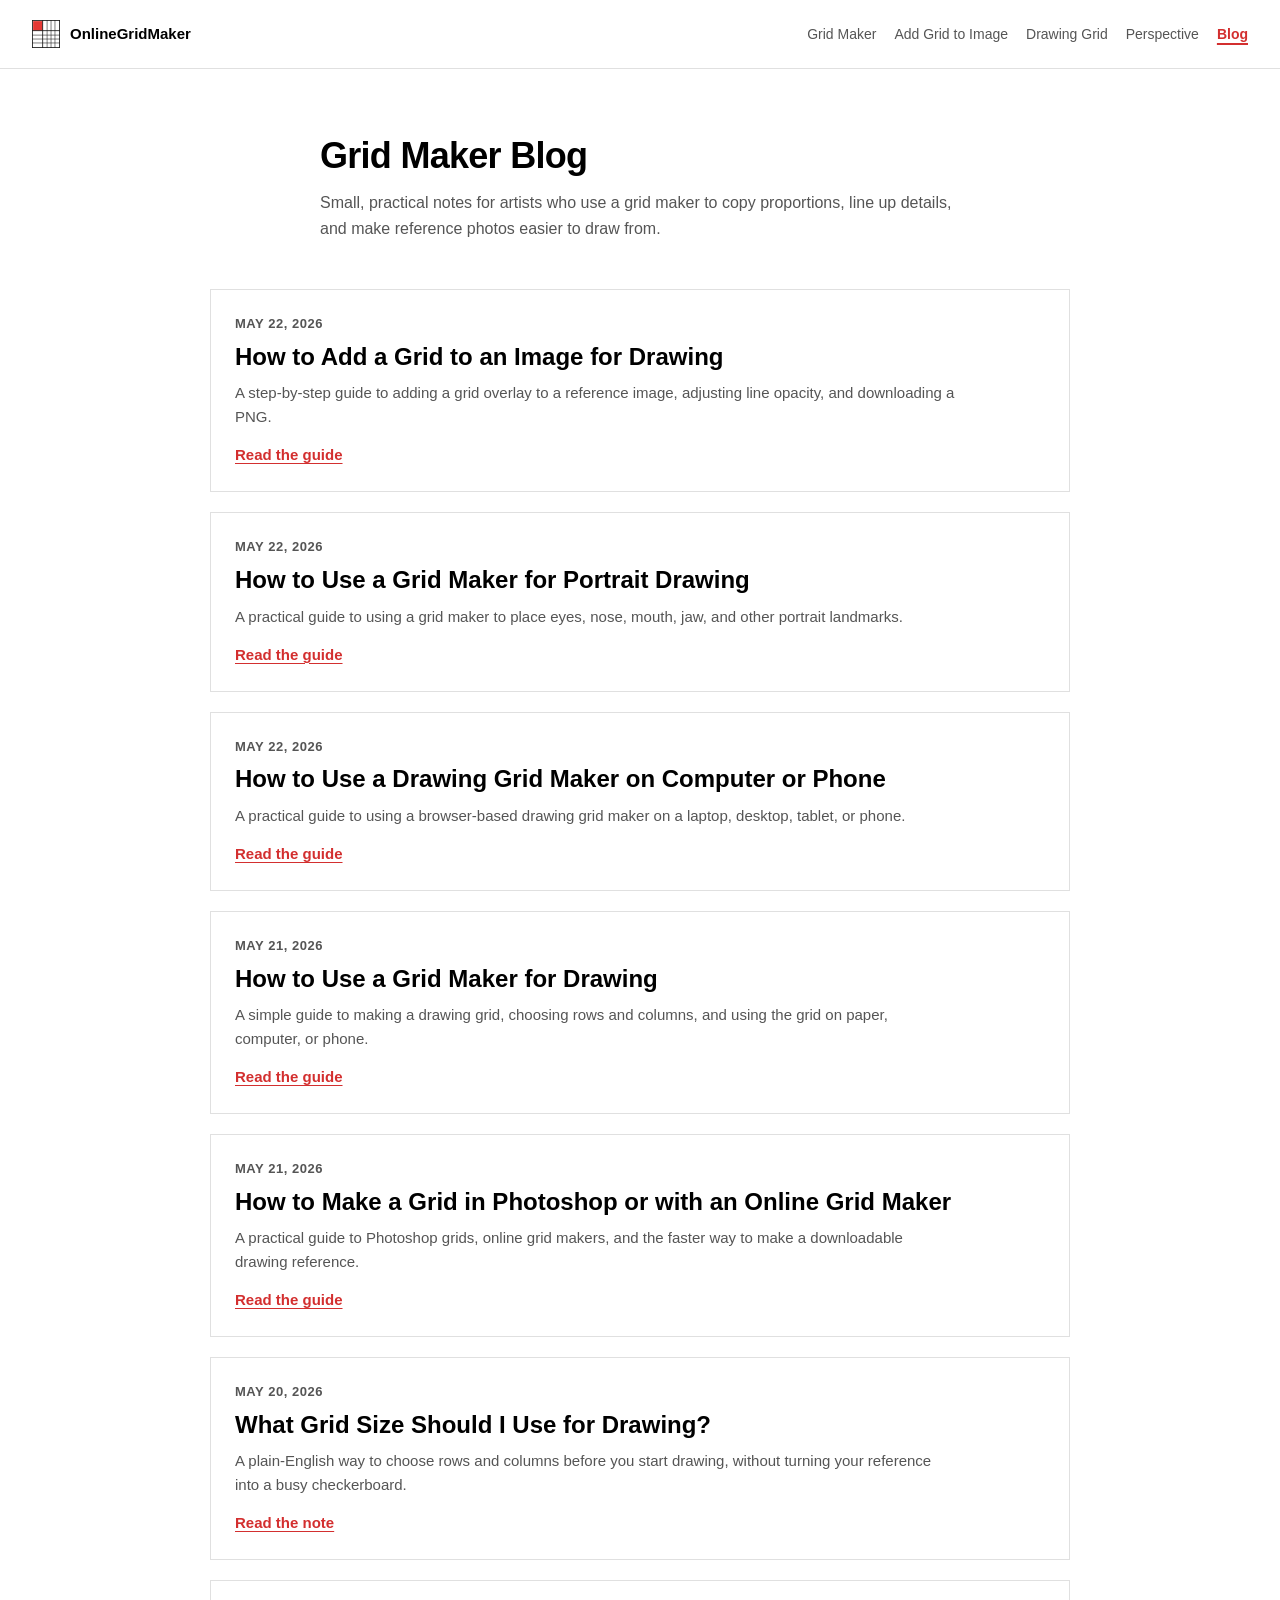
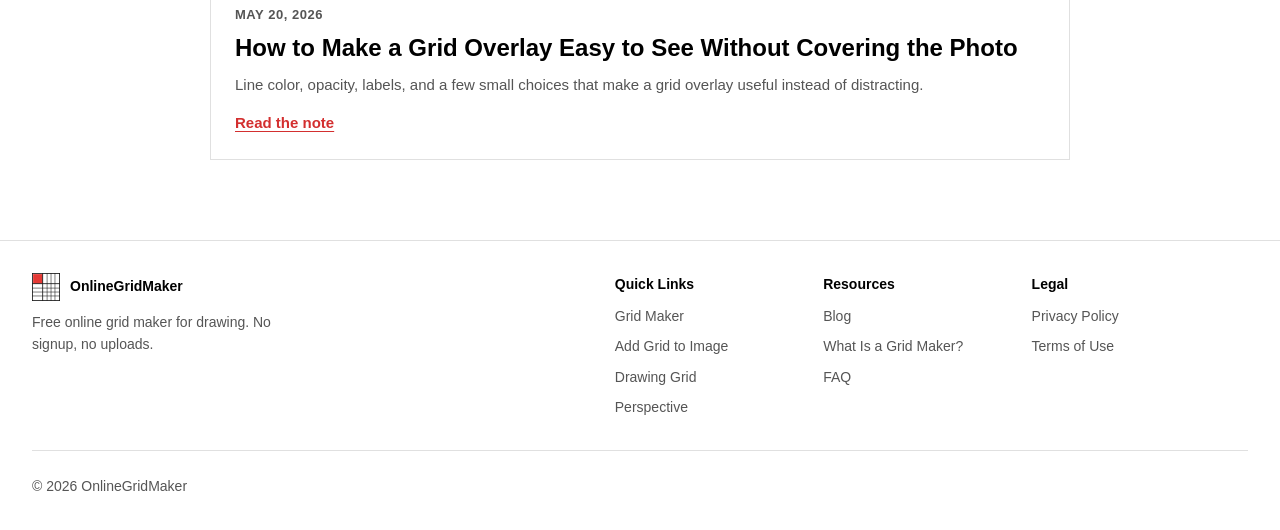
==== commit 0d78df74: "Add grid image page and strengthen drawing grid SEO" ====
--- a/blog/index.html
+++ b/blog/index.html
@@ -47,6 +47,11 @@
         "blogPost": [
           {
             "@type": "BlogPosting",
+            "headline": "How to Add a Grid to an Image for Drawing",
+            "url": "https://onlinegridmaker.com/blog/how-to-add-a-grid-to-an-image/"
+          },
+          {
+            "@type": "BlogPosting",
             "headline": "How to Use a Grid Maker for Portrait Drawing",
             "url": "https://onlinegridmaker.com/blog/how-to-use-a-grid-maker-for-portrait-drawing/"
           },
@@ -87,6 +92,7 @@
       </a>
       <nav class="nav" aria-label="Primary navigation">
         <a href="/">Grid Maker</a>
+        <a href="/add-grid-to-image">Add Grid to Image</a>
         <a href="/drawing-grid-maker">Drawing Grid</a>
         <a href="/perspective-drawing-grid">Perspective</a>
         <a href="/blog/" aria-current="page">Blog</a>
@@ -100,6 +106,13 @@
       </section>
 
       <section class="blog-list" aria-label="Grid maker articles">
+        <article class="blog-card">
+          <p class="article-meta">May 22, 2026</p>
+          <h2><a href="/blog/how-to-add-a-grid-to-an-image/">How to Add a Grid to an Image for Drawing</a></h2>
+          <p>A step-by-step guide to adding a grid overlay to a reference image, adjusting line opacity, and downloading a PNG.</p>
+          <a class="text-link" href="/blog/how-to-add-a-grid-to-an-image/">Read the guide</a>
+        </article>
+
         <article class="blog-card">
           <p class="article-meta">May 22, 2026</p>
           <h2><a href="/blog/how-to-use-a-grid-maker-for-portrait-drawing/">How to Use a Grid Maker for Portrait Drawing</a></h2>
@@ -157,6 +170,7 @@
           <div class="link-group">
             <h4>Quick Links</h4>
             <a href="/">Grid Maker</a>
+            <a href="/add-grid-to-image">Add Grid to Image</a>
             <a href="/drawing-grid-maker">Drawing Grid</a>
             <a href="/perspective-drawing-grid">Perspective</a>
           </div>
